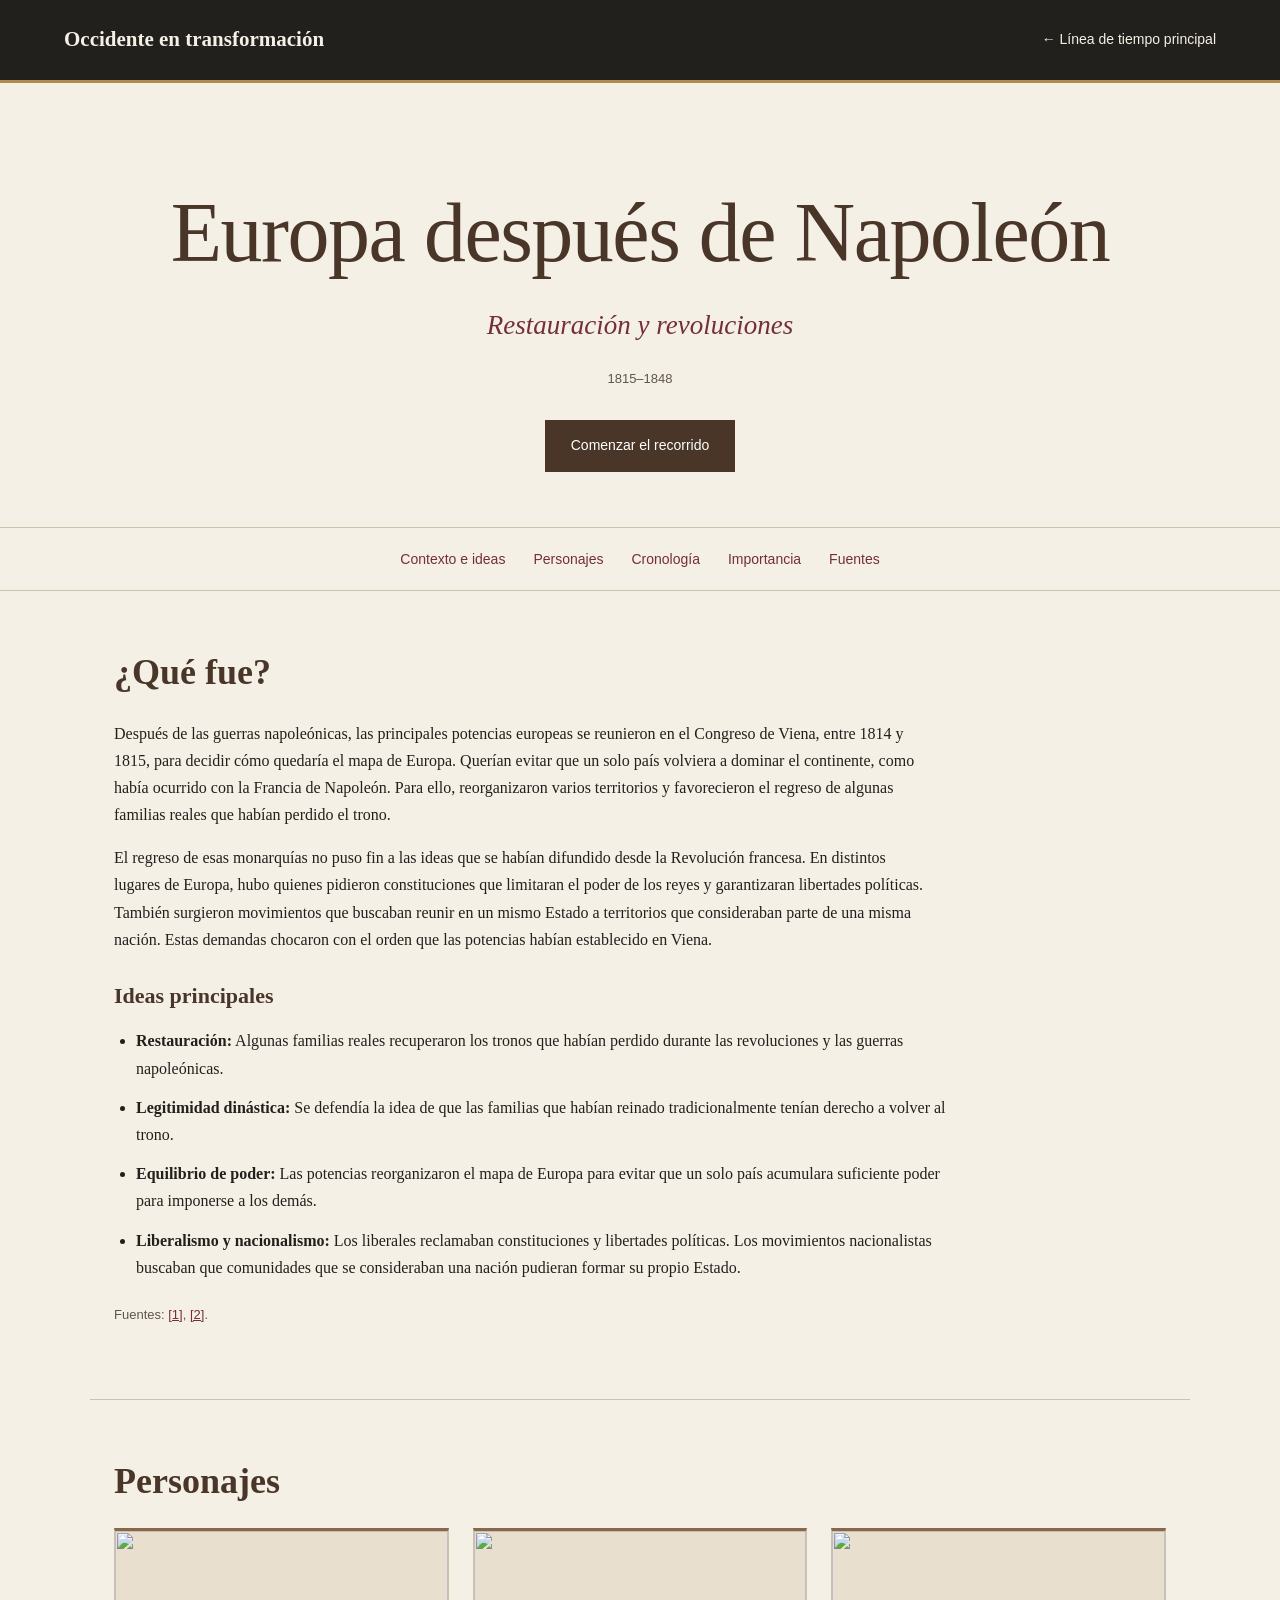
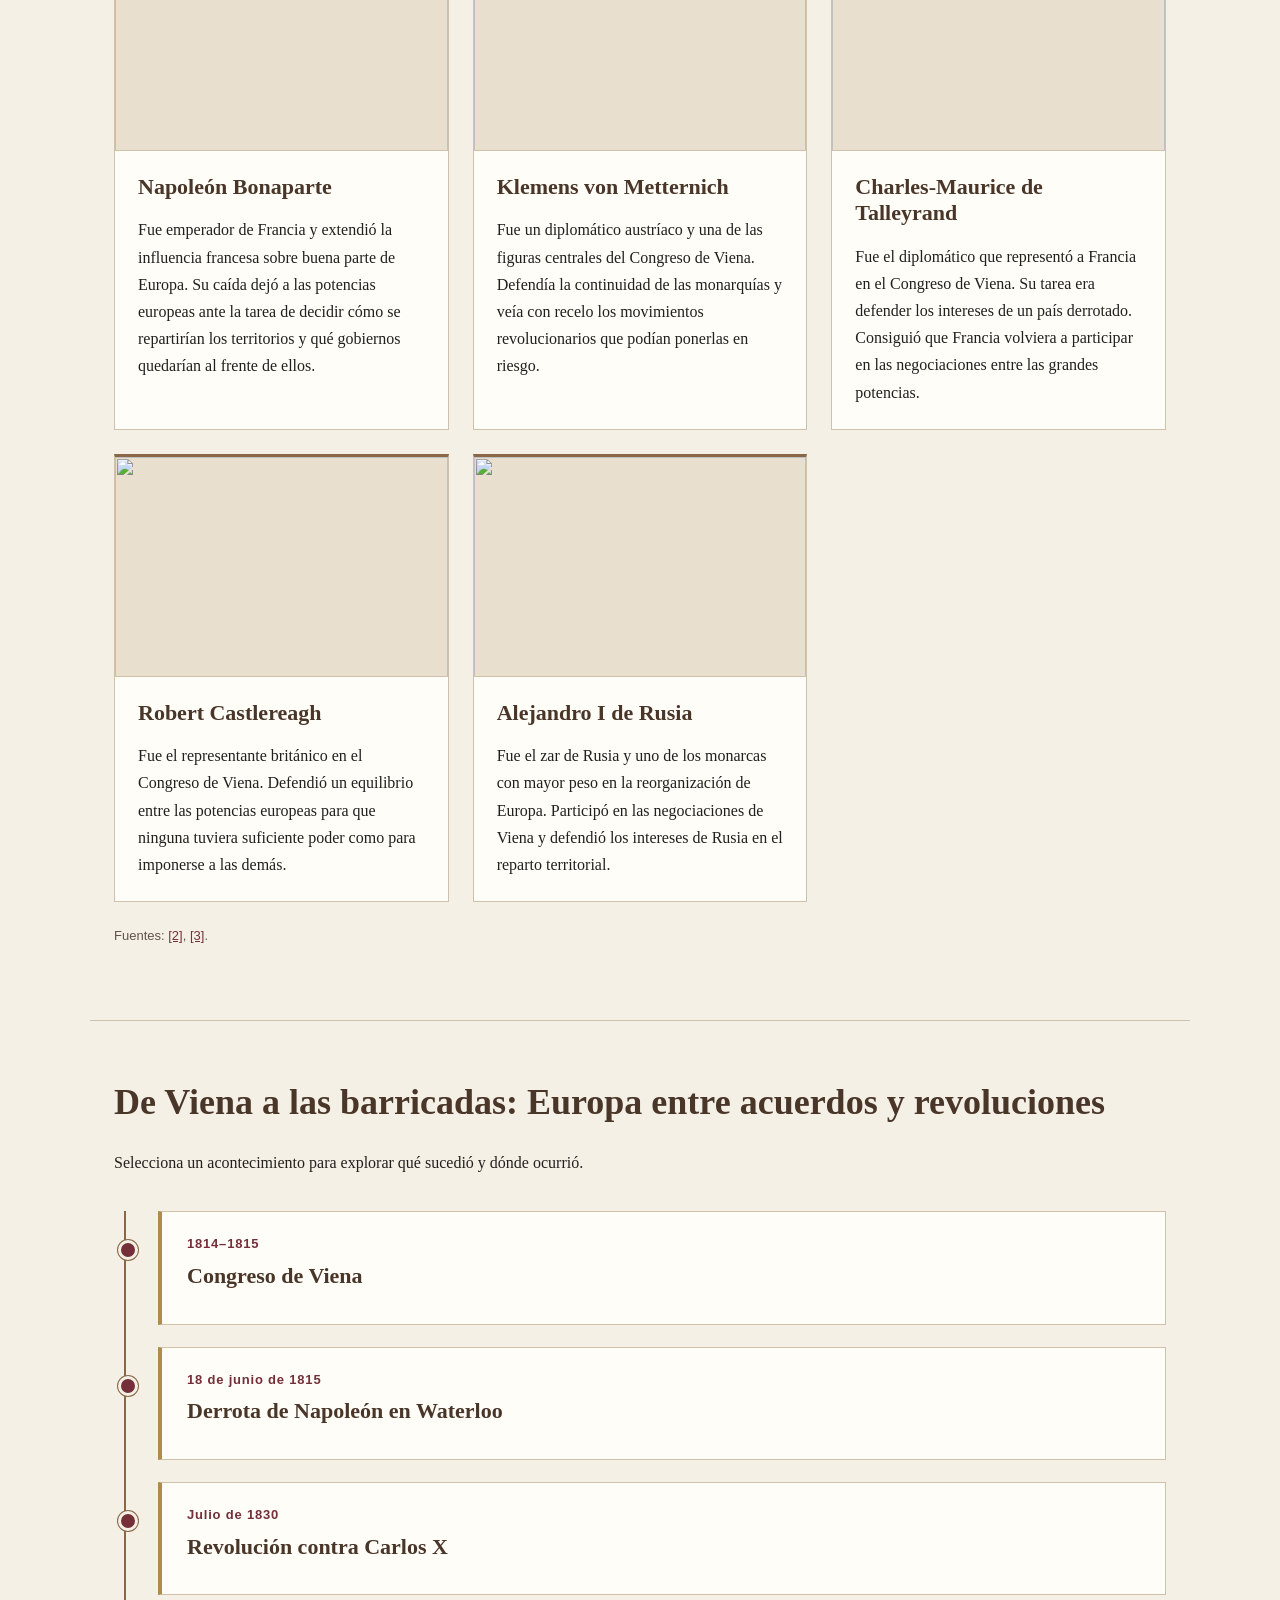
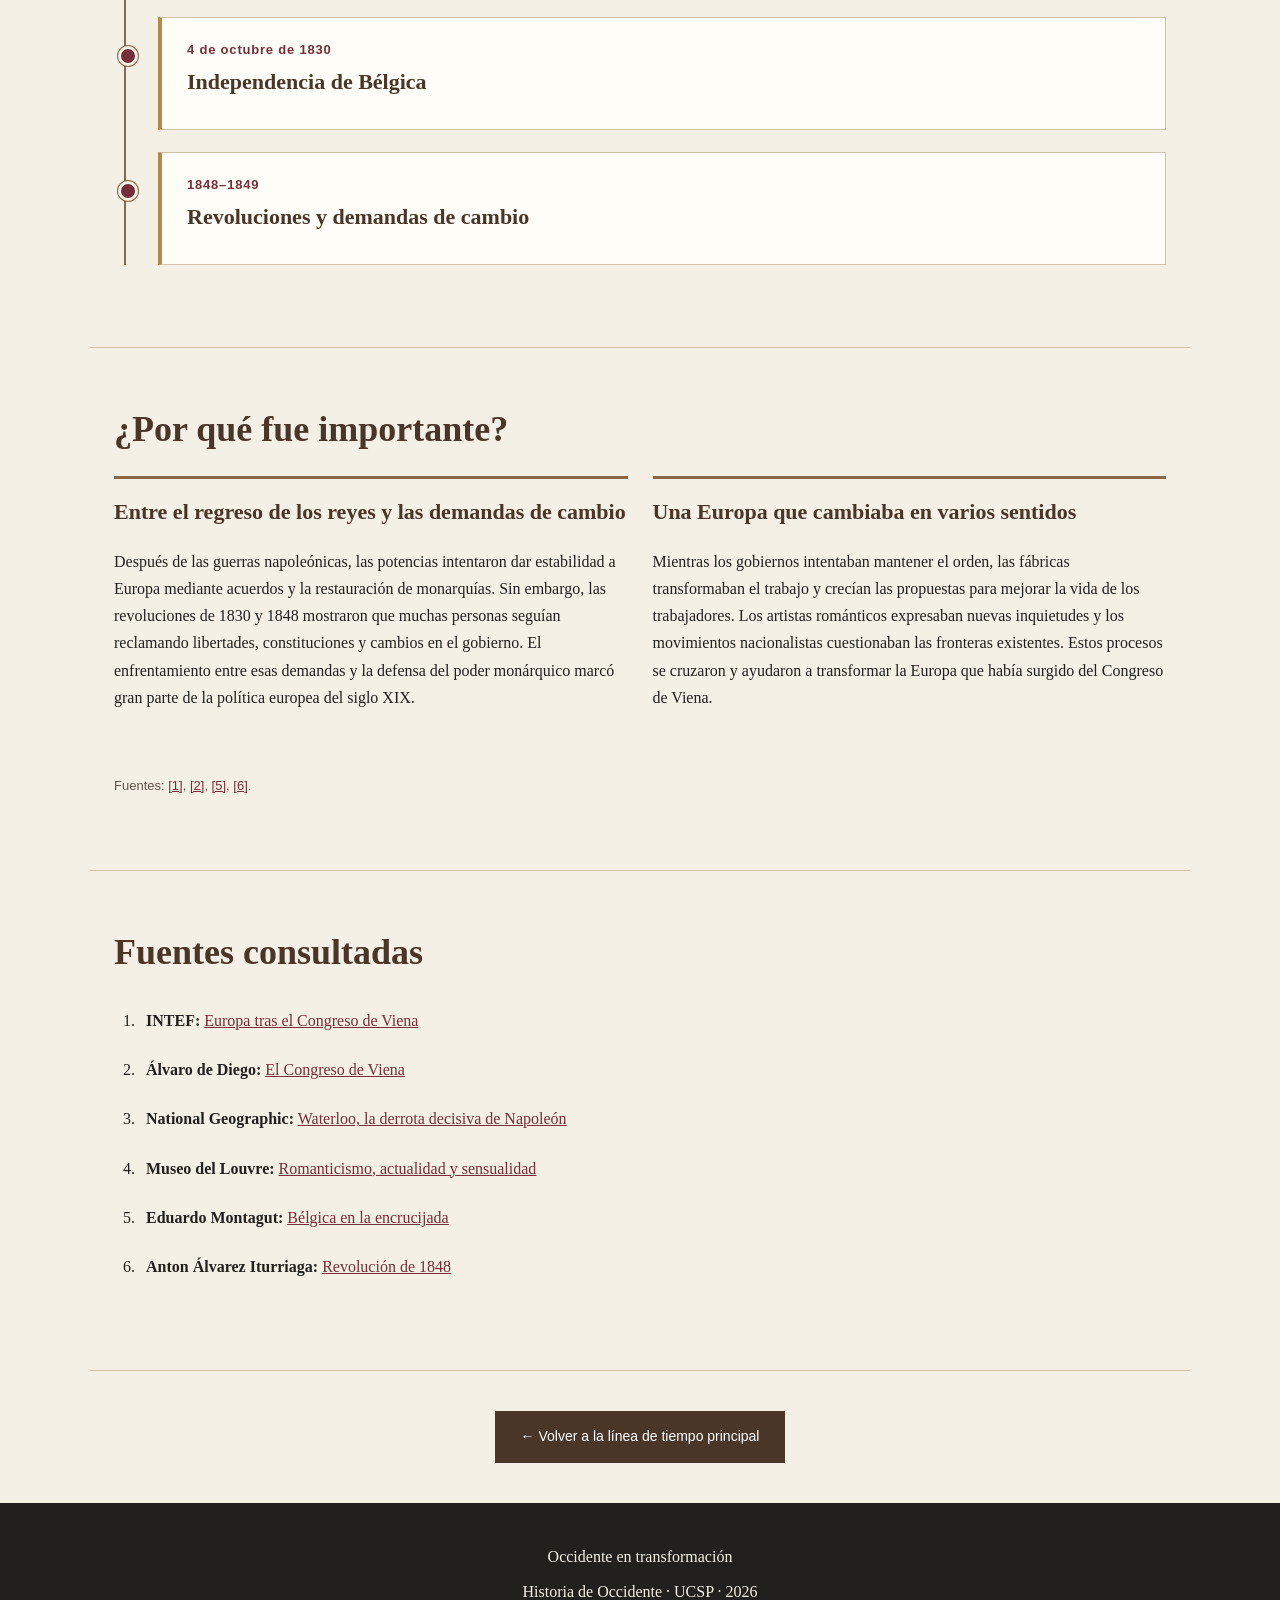
==== post-napoleonico.html @ 1c3b09ab "Add files via upload" ====
<!DOCTYPE html>
<html lang="es">
<head>
    <meta charset="UTF-8">
    <meta name="viewport" content="width=device-width, initial-scale=1.0">
    <meta name="description" content="Mundo postnapoleónico: ideas, protagonistas y acontecimientos históricos con fuentes institucionales.">
    <title>Mundo postnapoleónico | Occidente en transformación</title>
    <link rel="stylesheet" href="estilos.css">
</head>
<body class="pagina-tema">
    <header class="encabezado">
        <a class="nombre-sitio" href="index.html">Occidente en transformación</a>
        <nav><a href="index.html#linea-tiempo">← Línea de tiempo principal</a></nav>
    </header>
    <main>
        <section class="portada portada-tema">
            <h1 id="titulo-principal">Europa después de Napoleón</h1>
            <p class="subtitulo">Restauración y revoluciones</p>
            <p class="periodo-tema">1815–1848</p>
            <a class="boton" href="#contexto">Comenzar el recorrido</a>
        </section>
        <nav class="indice-tema">
            <a href="#contexto">Contexto e ideas</a>
            <a href="#personajes">Personajes</a>
            <a href="#cronologia">Cronología</a>
            <a href="#importancia">Importancia</a>
            <a href="#fuentes">Fuentes</a>
        </nav>
        <section class="seccion" id="contexto">
            <h2 id="titulo-contexto">¿Qué fue?</h2>
            <p>
                Después de las guerras napoleónicas, las principales potencias europeas se reunieron en el Congreso de Viena, 
                entre 1814 y 1815, para decidir cómo quedaría el mapa de Europa. Querían evitar que un solo país volviera a 
                dominar el continente, como había ocurrido con la Francia de Napoleón. Para ello, reorganizaron varios 
                territorios y favorecieron el regreso de algunas familias reales que habían perdido el trono.
            </p>
            <p>
                El regreso de esas monarquías no puso fin a las ideas que se habían difundido desde la Revolución francesa. En 
                distintos lugares de Europa, hubo quienes pidieron constituciones que limitaran el poder de los reyes y 
                garantizaran libertades políticas. También surgieron movimientos que buscaban reunir en un mismo Estado a 
                territorios que consideraban parte de una misma nación. Estas demandas chocaron con el orden que las potencias 
                habían establecido en Viena.
            </p>
            <h3 class="titulo-secundario">Ideas principales</h3>
            <ul class="ideas-tema">
                <li><strong>Restauración:</strong> Algunas familias reales recuperaron los tronos que habían perdido durante las revoluciones y las guerras napoleónicas.</li>
                <li><strong>Legitimidad dinástica:</strong> Se defendía la idea de que las familias que habían reinado tradicionalmente tenían derecho a volver al trono.</li>
                <li><strong>Equilibrio de poder:</strong> Las potencias reorganizaron el mapa de Europa para evitar que un solo país acumulara suficiente poder para imponerse a los demás.</li>
                <li><strong>Liberalismo y nacionalismo:</strong> Los liberales reclamaban constituciones y libertades políticas. Los movimientos nacionalistas buscaban que comunidades que se consideraban una nación pudieran formar su propio Estado.</li>
            </ul>
            <p class="referencias-breves">
                Fuentes:
                <a href="#fuente-1">[1]</a>,
                <a href="#fuente-2">[2]</a>.
            </p>
        </section>
        <section class="seccion" id="personajes">
            <h2 id="titulo-personajes">Personajes</h2>
            <div class="rejilla-personajes">
                <article class="personaje">
                    <img class="foto-personaje" src="img/bonaparte.jpg">
                    <div class="texto-personaje">
                        <h3>Napoleón Bonaparte</h3>
                        <p>
                            Fue emperador de Francia y extendió la influencia francesa sobre buena parte de Europa. 
                            Su caída dejó a las potencias europeas ante la tarea de decidir cómo se repartirían los 
                            territorios y qué gobiernos quedarían al frente de ellos.
                        </p>
                    </div>
                </article>
                <article class="personaje">
                    <img class="foto-personaje" src="img/metternich.jpg">
                    <div class="texto-personaje">
                        <h3>Klemens von Metternich</h3>
                        <p>
                            Fue un diplomático austríaco y una de las figuras centrales del Congreso de Viena. Defendía 
                            la continuidad de las monarquías y veía con recelo los movimientos revolucionarios que 
                            podían ponerlas en riesgo.
                        </p>
                    </div>
                </article>
                <article class="personaje">
                    <img class="foto-personaje" src="img/talleyrand.jpg">
                    <div class="texto-personaje">
                        <h3>Charles-Maurice de Talleyrand</h3>
                        <p>
                            Fue el diplomático que representó a Francia en el Congreso de Viena. Su tarea era defender 
                            los intereses de un país derrotado. Consiguió que Francia volviera a participar en las 
                            negociaciones entre las grandes potencias.
                        </p>
                    </div>
                </article>
                <article class="personaje">
                    <img class="foto-personaje" src="img/castlereagh.jpg">
                    <div class="texto-personaje">
                        <h3>Robert Castlereagh</h3>
                        <p>
                            Fue el representante británico en el Congreso de Viena. Defendió un equilibrio entre las 
                            potencias europeas para que ninguna tuviera suficiente poder como para imponerse a las demás.
                        </p>
                    </div>
                </article>
                <article class="personaje">
                    <img class="foto-personaje" src="img/alejandroI.jpg">
                    <div class="texto-personaje">
                        <h3>Alejandro I de Rusia</h3>
                        <p>
                            Fue el zar de Rusia y uno de los monarcas con mayor peso en la reorganización de Europa. Participó 
                            en las negociaciones de Viena y defendió los intereses de Rusia en el reparto territorial.
                        </p>
                    </div>
                </article>
            </div>
            <p class="referencias-breves">
                Fuentes:
                <a href="#fuente-2">[2]</a>,
                <a href="#fuente-3">[3]</a>.
            </p>
        </section>
        <section class="seccion" id="cronologia">
            <h2 id="titulo-cronologia">De Viena a las barricadas: Europa entre acuerdos y revoluciones</h2>
            <p>Selecciona un acontecimiento para explorar qué sucedió y dónde ocurrió.</p>
            <ol class="cronologia-eventos">
                <li class="evento">
                    <button type="button" class="boton-evento" id="evento-1" popovertarget="ventana-1" popovertargetaction="show">
                        <span class="fecha-evento">1814–1815</span>
                        <span class="titulo-evento">Congreso de Viena</span>
                    </button>
                </li>
                <li class="evento">
                    <button type="button" class="boton-evento" id="evento-2" popovertarget="ventana-2" popovertargetaction="show">
                        <span class="fecha-evento">18 de junio de 1815</span>
                        <span class="titulo-evento">Derrota de Napoleón en Waterloo</span>
                    </button>
                </li>
                <li class="evento">
                    <button type="button" class="boton-evento" id="evento-3" popovertarget="ventana-3" popovertargetaction="show">
                        <span class="fecha-evento">Julio de 1830</span>
                        <span class="titulo-evento">Revolución contra Carlos X</span>
                    </button>
                </li>
                <li class="evento">
                    <button type="button" class="boton-evento" id="evento-4" popovertarget="ventana-4" popovertargetaction="show">
                        <span class="fecha-evento">4 de octubre de 1830</span>
                        <span class="titulo-evento">Independencia de Bélgica</span>
                    </button>
                </li>
                <li class="evento">
                    <button type="button" class="boton-evento" id="evento-5" popovertarget="ventana-5" popovertargetaction="show">
                        <span class="fecha-evento">1848–1849</span>
                        <span class="titulo-evento">Revoluciones y demandas de cambio</span>
                    </button>
                </li>
            </ol>
        </section>
        <div class="ventana-evento" id="ventana-1" popover="auto">
            <div class="interior-ventana">
                <div class="fila-cerrar">
                    <button type="button" popovertarget="ventana-1" popovertargetaction="hide" autofocus class="cerrar-ventana">Cerrar ×</button>
                </div>
                <p class="etiqueta">1814–1815</p>
                <h2 id="titulo-ventana-1">Congreso de Viena</h2>
                <p class="lugar-evento"><strong>Lugar:</strong> Viena, Imperio austríaco.</p>
                <p>
                    Las potencias europeas se reunieron para decidir cómo reorganizar el continente tras la caída de 
                    Napoleón. Redibujaron fronteras, apoyaron el regreso de algunas familias reales y buscaron un 
                    equilibrio que impidiera que un solo país dominara Europa. Entre sus acuerdos estuvo la creación 
                    de la Confederación Germánica, que agrupó a varios Estados de habla alemana.
                </p>
                <p class="referencias-breves">
                    Fuentes:
                    <a href="#fuente-1">[1]</a>,
                    <a href="#fuente-2">[2]</a>.
                </p>
            </div>
        </div>
        <div class="ventana-evento" id="ventana-2" popover="auto">
            <div class="interior-ventana">
                <div class="fila-cerrar">
                    <button type="button" popovertarget="ventana-2" popovertargetaction="hide" autofocus class="cerrar-ventana">Cerrar ×</button>
                </div>
                <p class="etiqueta">18 de junio de 1815</p>
                <h2 id="titulo-ventana-2">Derrota de Napoleón en Waterloo</h2>
                <p class="lugar-evento"><strong>Lugar:</strong> Waterloo, actual Bélgica.</p>
                <p>
                    Napoleón había vuelto al poder en Francia, pero su regreso terminó cuando las fuerzas de Wellington 
                    y Blücher derrotaron a su ejército en Waterloo. Para entonces, las negociaciones del Congreso de Viena 
                    ya habían concluido. La batalla puso fin al intento de Napoleón de recuperar el poder.
                </p>
                <p class="referencias-breves">
                    Fuentes:
                    <a href="#fuente-3">[3]</a>.
                </p>
            </div>
        </div>
        <div class="ventana-evento" id="ventana-3" popover="auto">
            <div class="interior-ventana">
                <div class="fila-cerrar">
                    <button type="button" popovertarget="ventana-3" popovertargetaction="hide" autofocus class="cerrar-ventana">Cerrar ×</button>
                </div>
                <p class="etiqueta">Julio de 1830</p>
                <h2 id="titulo-ventana-3">Revolución contra Carlos X</h2>
                <p class="lugar-evento"><strong>Lugar:</strong> París, Francia.</p>
                <p>
                    Las medidas de Carlos X para restringir libertades, entre ellas la de prensa, provocaron protestas en 
                    París. Durante varios días, los rebeldes levantaron barricadas en las calles. Carlos X terminó dejando 
                    el trono y Luis Felipe ocupó su lugar. Estas jornadas son las que Delacroix representó en <i>La libertad 
                    guiando al pueblo.</i>
                </p>
                <p class="referencias-breves">
                    Fuentes:
                    <a href="#fuente-4">[4]</a>.
                </p>
            </div>
        </div>
        <div class="ventana-evento" id="ventana-4" popover="auto">
            <div class="interior-ventana">
                <div class="fila-cerrar">
                    <button type="button" popovertarget="ventana-4" popovertargetaction="hide" autofocus class="cerrar-ventana">Cerrar ×</button>
                </div>
                <p class="etiqueta">4 de octubre de 1830</p>
                <h2 id="titulo-ventana-4">Independencia de Bélgica</h2>
                <p class="lugar-evento"><strong>Lugar:</strong> Bruselas, actual Bélgica.</p>
                <p>
                    El Gobierno provisional belga declaró la independencia del Reino Unido de los Países Bajos. Así se rompió 
                    una de las uniones territoriales establecidas después de las guerras napoleónicas. La declaración fue un 
                    paso decisivo, aunque las disputas internacionales tardaron más en resolverse.
                </p>
                <p class="referencias-breves">
                    Fuentes:
                    <a href="#fuente-5">[5]</a>.
                </p>
            </div>
        </div>
        <div class="ventana-evento" id="ventana-5" popover="auto">
            <div class="interior-ventana">
                <div class="fila-cerrar">
                    <button type="button" popovertarget="ventana-5" popovertargetaction="hide" autofocus class="cerrar-ventana">Cerrar ×</button>
                </div>
                <p class="etiqueta">1848–1849</p>
                <h2 id="titulo-ventana-5">Revoluciones y demandas de cambio</h2>
                <p class="lugar-evento"><strong>Lugar:</strong> Varias ciudades europeas, entre ellas Berlín y Frankfurt.</p>
                <p>
                    En distintas partes de Europa hubo levantamientos que reclamaban libertades políticas, mejoras sociales o 
                    cambios en la forma de gobernar. En los territorios alemanes, algunos movimientos también pedían la unidad 
                    nacional. La Asamblea de Frankfurt intentó darle forma a ese proyecto mediante una constitución, pero perdió 
                    fuerza cuando las monarquías recuperaron el control.
                </p>
                <p class="referencias-breves">
                    Fuentes:
                    <a href="#fuente-6">[6]</a>.
                </p>
            </div>
        </div>
        <section class="seccion" id="importancia">
            <h2 id="titulo-importancia">¿Por qué fue importante?</h2>
            <div class="importancia-tema">
                <article class="bloque-importancia">
                    <h3>Entre el regreso de los reyes y las demandas de cambio</h3>
                    <p>
                        Después de las guerras napoleónicas, las potencias intentaron dar estabilidad a Europa mediante acuerdos 
                        y la restauración de monarquías. Sin embargo, las revoluciones de 1830 y 1848 mostraron que muchas personas 
                        seguían reclamando libertades, constituciones y cambios en el gobierno. El enfrentamiento entre esas demandas 
                        y la defensa del poder monárquico marcó gran parte de la política europea del siglo XIX.
                    </p>
                </article>
                <article class="bloque-importancia">
                    <h3>Una Europa que cambiaba en varios sentidos</h3>
                    <p>
                        Mientras los gobiernos intentaban mantener el orden, las fábricas transformaban el trabajo y crecían las 
                        propuestas para mejorar la vida de los trabajadores. Los artistas románticos expresaban nuevas inquietudes 
                        y los movimientos nacionalistas cuestionaban las fronteras existentes. Estos procesos se cruzaron y ayudaron 
                        a transformar la Europa que había surgido del Congreso de Viena.
                    </p>
                </article>
                <p class="referencias-breves">
                Fuentes:
                <a href="#fuente-1">[1]</a>,
                <a href="#fuente-2">[2]</a>,
                <a href="#fuente-5">[5]</a>,
                <a href="#fuente-6">[6]</a>.
            </p>
            </div>
        </section>
        <section class="seccion" id="fuentes">
            <h2 id="titulo-fuentes">Fuentes consultadas</h2>
            <ol class="lista-fuentes">
                <li id="fuente-1">
                    <strong>INTEF:</strong>
                    <a href="https://www.cepc.gob.es/sites/default/files/2021-12/7214rep029-030112.pdf" target="_blank">
                        Europa tras el Congreso de Viena
                    </a>
                </li>
                <li id="fuente-2">
                    <strong>Álvaro de Diego:</strong>
                    <a href="https://blogs.udima.es/historia/el-marques-de-labrador-y-el-bicentenario-de-viena/" target="_blank">
                        El Congreso de Viena
                    </a>
                </li>
                <li id="fuente-3">
                    <strong>National Geographic:</strong>
                    <a href="https://historia.nationalgeographic.com.es/a/waterloo-derrota-decisiva-napoleon_16875" target="_blank">
                        Waterloo, la derrota decisiva de Napoleón
                    </a>
                </li>
                <li id="fuente-4">
                    <strong>Museo del Louvre:</strong>
                    <a href="https://www.louvre.fr/es/explora/recorridos/obras-maestras/romanticismo-actualidad-y-sensualidad" target="_blank">
                        Romanticismo, actualidad y sensualidad
                    </a>
                </li>
                <li id="fuente-5">
                    <strong>Eduardo Montagut:</strong>
                    <a href="https://www.eduardomontagut.es/mis-articulos/historia/item/2018-belgica-en-la-encrucijada-1830-1831.html" target="_blank">
                        Bélgica en la encrucijada
                    </a>
                </li>
                <li id="fuente-6">
                    <strong>Anton Álvarez Iturriaga:</strong>
                    <a href="https://dialnet.unirioja.es/servlet/articulo?codigo=9232759" target="_blank">
                        Revolución de 1848
                    </a>
                </li>
            </ol>
        </section>
        <div class="regreso-final"><a class="boton" href="index.html#linea-tiempo">← Volver a la línea de tiempo principal</a></div>
    </main>
    <footer class="pie"><p>Occidente en transformación</p><p>Historia de Occidente · UCSP · 2026</p></footer>
</body>
</html>
---- estilos.css ----
* {
    box-sizing: border-box;
}

html {
    scroll-behavior: smooth;
}

body {
    margin: 0;
    background: #f5f0e6;
    color: #22201d;
    font-family: Georgia, "Times New Roman", serif;
    line-height: 1.7;
}

a {
    color: #742f38;
}

a:focus-visible,
button:focus-visible {
    outline: 3px solid #742f38;
    outline-offset: 5px;
}

h1,
h2,
h3,
p {
    margin-top: 0;
}

h1,
h2,
h3 {
    line-height: 1.2;
}

h2 {
    margin-bottom: 24px;
    color: #493629;
    font-size: 36px;
}

h3 {
    font-size: 23px;
}

.encabezado {
    display: flex;
    justify-content: space-between;
    align-items: center;
    flex-wrap: wrap;
    gap: 20px;
    padding: 22px 5%;
    background: #22201d;
    border-bottom: 3px solid #af8b4c;
}

.nombre-sitio {
    color: #f5f0e6;
    font-size: 21px;
    font-weight: bold;
    text-decoration: none;
}

.encabezado nav {
    display: flex;
    flex-wrap: wrap;
    gap: 22px;
}

.encabezado nav a {
    color: #f5f0e6;
    font-family: Arial, sans-serif;
    font-size: 14px;
    text-decoration: none;
}

.encabezado nav a:hover {
    text-decoration: underline;
    text-underline-offset: 5px;
}

.portada {
    padding: 90px 24px 45px;
    text-align: center;
    border-bottom: 1px solid #cfc1ab;
}

.etiqueta {
    margin-bottom: 18px;
    color: #745238;
    font-family: Arial, sans-serif;
    font-size: 12px;
    font-weight: bold;
    letter-spacing: 2px;
    text-transform: uppercase;
}

.portada h1 {
    margin-bottom: 25px;
    color: #493629;
    font-size: clamp(44px, 7vw, 86px);
    font-weight: normal;
    letter-spacing: -2px;
}

.subtitulo {
    margin-bottom: 20px;
    color: #742f38;
    font-size: 23px;
    font-style: italic;
}

.descripcion-portada {
    max-width: 590px;
    margin: 0 auto 32px;
    font-size: 18px;
}

.boton {
    display: inline-block;
    padding: 13px 25px;
    background: #493629;
    color: #fff;
    border: 1px solid #493629;
    font-family: Arial, sans-serif;
    font-size: 14px;
    text-decoration: none;
    transition: background-color 0.2s;
}

.boton:hover {
    background: #742f38;
}

.seccion {
    max-width: 1100px;
    margin: 0 auto;
    padding: 65px 24px;
    border-bottom: 1px solid #cfc1ab;
    scroll-margin-top: 24px;
}

.seccion > p {
    max-width: 800px;
}

.contenedor-tiempo {
    margin: 30px 0 20px;
    overflow-x: auto;
    padding: 10px 8px 20px;
}

.linea-tiempo {
    min-width: 1000px;
}

.fechas {
    display: flex;
    justify-content: space-between;
    padding-bottom: 12px;
    border-bottom: 2px solid #896747;
    color: #493629;
    font-family: Arial, sans-serif;
    font-size: 14px;
    font-weight: bold;
}

.fila-tiempo {
    display: grid;
    grid-template-columns: repeat(30, 1fr);
    padding-top: 20px;
}

.franja {
    display: block;
    padding: 17px 19px;
    color: #fff;
    border-left: 4px solid #af8b4c;
    text-decoration: none;
    transition: transform 0.2s, box-shadow 0.2s;
}

.franja:hover {
    transform: translateY(-3px);
    box-shadow: 0 6px 12px rgba(34, 32, 29, 0.18);
}

.franja h3 {
    margin: 5px 0 8px;
    font-size: 21px;
}

.franja p {
    margin: 0;
    font-size: 14px;
    line-height: 1.5;
}

.fecha-tema {
    font-family: Arial, sans-serif;
    font-size: 12px;
    letter-spacing: 1px;
}

.industrial {
    grid-column: 3 / 19;
    background: #493629;
}

.romanticismo {
    grid-column: 7 / 21;
    background: #742f38;
}

.postnapoleonico {
    grid-column: 14 / 21;
    background: #34302c;
}

.utopias {
    grid-column: 11 / 21;
    background: #4c5943;
}

.nacionalismo {
    grid-column: 11 / 25;
    background: #68503c;
}

.conexiones {
    display: grid;
    grid-template-columns: repeat(3, 1fr);
    gap: 22px;
    margin-top: 30px;
}

.tarjeta {
    padding: 26px;
    background: #fffdf8;
    border: 1px solid #cfc1ab;
    border-top: 3px solid #896747;
}

.tarjeta h3 {
    color: #493629;
}

.tarjeta p {
    margin-bottom: 0;
}

.integrantes {
    padding-left: 22px;
}

.integrantes li {
    margin-bottom: 8px;
}

.pie {
    padding: 40px 24px;
    background: #22201d;
    color: #f5f0e6;
    text-align: center;
}

.pie p {
    margin-bottom: 8px;
}

.pie a {
    display: inline-block;
    margin-top: 15px;
    color: #f5f0e6;
    text-underline-offset: 5px;
}

.pagina-tema .portada-tema {
    padding: 80px 24px 55px;
}

.pagina-tema .portada-tema h1 {
    max-width: 1100px;
    margin: 20px auto;
    font-size: clamp(42px, 6.8vw, 84px);
    letter-spacing: -1.5px;
    overflow-wrap: anywhere;
}

.pagina-tema .subtitulo {
    margin: 0 0 20px;
    font-size: clamp(20px, 3vw, 27px);
}

.periodo-tema {
    margin-bottom: 30px;
    color: #5f554b;
    font: 13px/1.6 Arial, sans-serif;
}

.indice-tema {
    display: flex;
    justify-content: center;
    flex-wrap: wrap;
    gap: 12px 28px;
    padding: 20px;
    border-bottom: 1px solid #cfc1ab;
    font: 14px/1.6 Arial, sans-serif;
}

.indice-tema a {
    text-decoration: none;
}

.indice-tema a:hover {
    text-decoration: underline;
    text-underline-offset: 5px;
}

.pagina-tema .seccion {
    padding: 60px 24px;
}

.pagina-tema .seccion > p {
    max-width: 820px;
}

.pagina-tema h2 {
    margin: 0 0 25px;
    color: #493629;
    font-size: clamp(28px, 4vw, 36px);
}

.pagina-tema h3 {
    color: #493629;
    font-size: 22px;
}

.titulo-secundario {
    margin: 30px 0 18px;
}

.ideas-tema {
    max-width: 850px;
    padding-left: 22px;
}

.ideas-tema li {
    margin-bottom: 12px;
}

.referencias-breves {
    margin-top: 24px;
    color: #5f554b;
    font: 13px/1.6 Arial, sans-serif;
}

.rejilla-personajes {
    display: grid;
    grid-template-columns: repeat(3, minmax(0, 1fr));
    gap: 24px;
}

.personaje {
    background: #fffdf8;
    border: 1px solid #cfc1ab;
    border-top: 3px solid #896747;
    overflow: hidden;
}

.foto-personaje {
    display: block;
    width: 100%;
    height: 220px;
    object-fit: cover;
    object-position: center 25%;
    background: #e9dfcf;
    border-bottom: 1px solid #cfc1ab;
}

.texto-personaje {
    padding: 23px;
}

.texto-personaje h3 {
    margin: 0 0 16px;
}

.texto-personaje p {
    margin: 0;
    font-size: 16px;
}

.cronologia-eventos {
    list-style: none;
    margin: 35px 0 0 10px;
    padding: 0 0 0 32px;
    border-left: 2px solid #896747;
}

.evento {
    position: relative;
    margin-bottom: 22px;
}

.evento::before {
    content: "";
    position: absolute;
    left: -40px;
    top: 29px;
    width: 14px;
    height: 14px;
    border-radius: 50%;
    background: #742f38;
    border: 3px solid #f5f0e6;
    box-shadow: 0 0 0 1px #896747;
}

.boton-evento {
    display: block;
    width: 100%;
    padding: 22px 25px;
    text-align: left;
    background: #fffdf8;
    color: #22201d;
    font: inherit;
    border: 1px solid #cfc1ab;
    border-left: 4px solid #af8b4c;
    border-radius: 0;
    cursor: pointer;
}

.boton-evento:hover {
    background: #eee5d8;
}

.fecha-evento {
    display: block;
    color: #742f38;
    font: bold 13px/1.6 Arial, sans-serif;
    letter-spacing: 0.8px;
}

.boton-evento .titulo-evento {
    display: block;
    margin: 8px 0 12px;
    color: #493629;
    font-size: 22px;
    font-weight: bold;
    line-height: 1.2;
}

.importancia-tema {
    display: grid;
    grid-template-columns: repeat(2, minmax(0, 1fr));
    gap: 25px;
}

.bloque-importancia {
    border-top: 3px solid #896747;
    padding-top: 20px;
}

.bloque-importancia h3 {
    margin-top: 0;
}

.lista-fuentes {
    padding-left: 25px;
}

.lista-fuentes li {
    padding: 8px 0 14px 7px;
    overflow-wrap: anywhere;
    scroll-margin-top: 30px;
}

.regreso-final {
    padding: 40px 20px;
    text-align: center;
}

.ventana-evento {
    position: fixed;
    inset: 0;
    margin: auto;
    overflow-y: auto;
    width: min(640px, calc(100% - 32px));
    max-height: 85vh;
    padding: 0;
    border: 1px solid #896747;
    background: #fffdf8;
    color: #22201d;
    box-shadow: 0 20px 80px #0005;
}

.ventana-evento::backdrop {
    background: #17120ed0;
}

.interior-ventana {
    padding: 25px 32px 32px;
}

.fila-cerrar {
    display: flex;
    justify-content: flex-end;
    margin-bottom: 20px;
}

.cerrar-ventana {
    padding: 9px 14px;
    background: #493629;
    color: #fff;
    border: 0;
    cursor: pointer;
    font: 14px Arial, sans-serif;
}

.cerrar-ventana:hover {
    background: #742f38;
}

.lugar-evento {
    padding-bottom: 18px;
    border-bottom: 1px solid #cfc1ab;
}

.pagina-tema :focus-visible {
    outline: 3px solid #742f38;
    outline-offset: 4px;
}

@media (max-width: 850px) {
    .rejilla-personajes {
        grid-template-columns: repeat(2, minmax(0, 1fr));
    }
}

@media (max-width: 700px) {
    .encabezado {
        flex-direction: column;
        align-items: flex-start;
    }

    .encabezado nav {
        gap: 14px;
    }

    .portada {
        padding-top: 65px;
    }

    .portada h1 {
        letter-spacing: -1px;
    }

    .subtitulo {
        font-size: 20px;
    }

    .seccion {
        padding: 45px 20px;
    }

    h2 {
        font-size: 29px;
    }

    .conexiones {
        grid-template-columns: 1fr;
    }
}

@media (max-width: 560px) {
    .pagina-tema .portada-tema {
        padding: 55px 20px 40px;
    }

    .pagina-tema .seccion {
        padding: 40px 20px;
    }

    .rejilla-personajes,
    .importancia-tema {
        grid-template-columns: 1fr;
    }

    .foto-personaje {
        height: 250px;
    }

    .cronologia-eventos {
        padding-left: 24px;
    }

    .evento::before {
        left: -32px;
    }

    .boton-evento {
        padding: 18px;
    }

    .interior-ventana {
        padding: 20px;
    }
}

@media (prefers-reduced-motion: reduce) {
    html {
        scroll-behavior: auto;
    }

    .franja,
    .boton {
        transition: none;
    }

    .franja:hover {
        transform: none;
    }
}

@supports not selector(:popover-open) {
    .ventana-evento {
        position: static;
        margin: 30px auto;
        max-height: none;
        box-shadow: none;
    }

    .cerrar-ventana {
        display: none;
    }
}
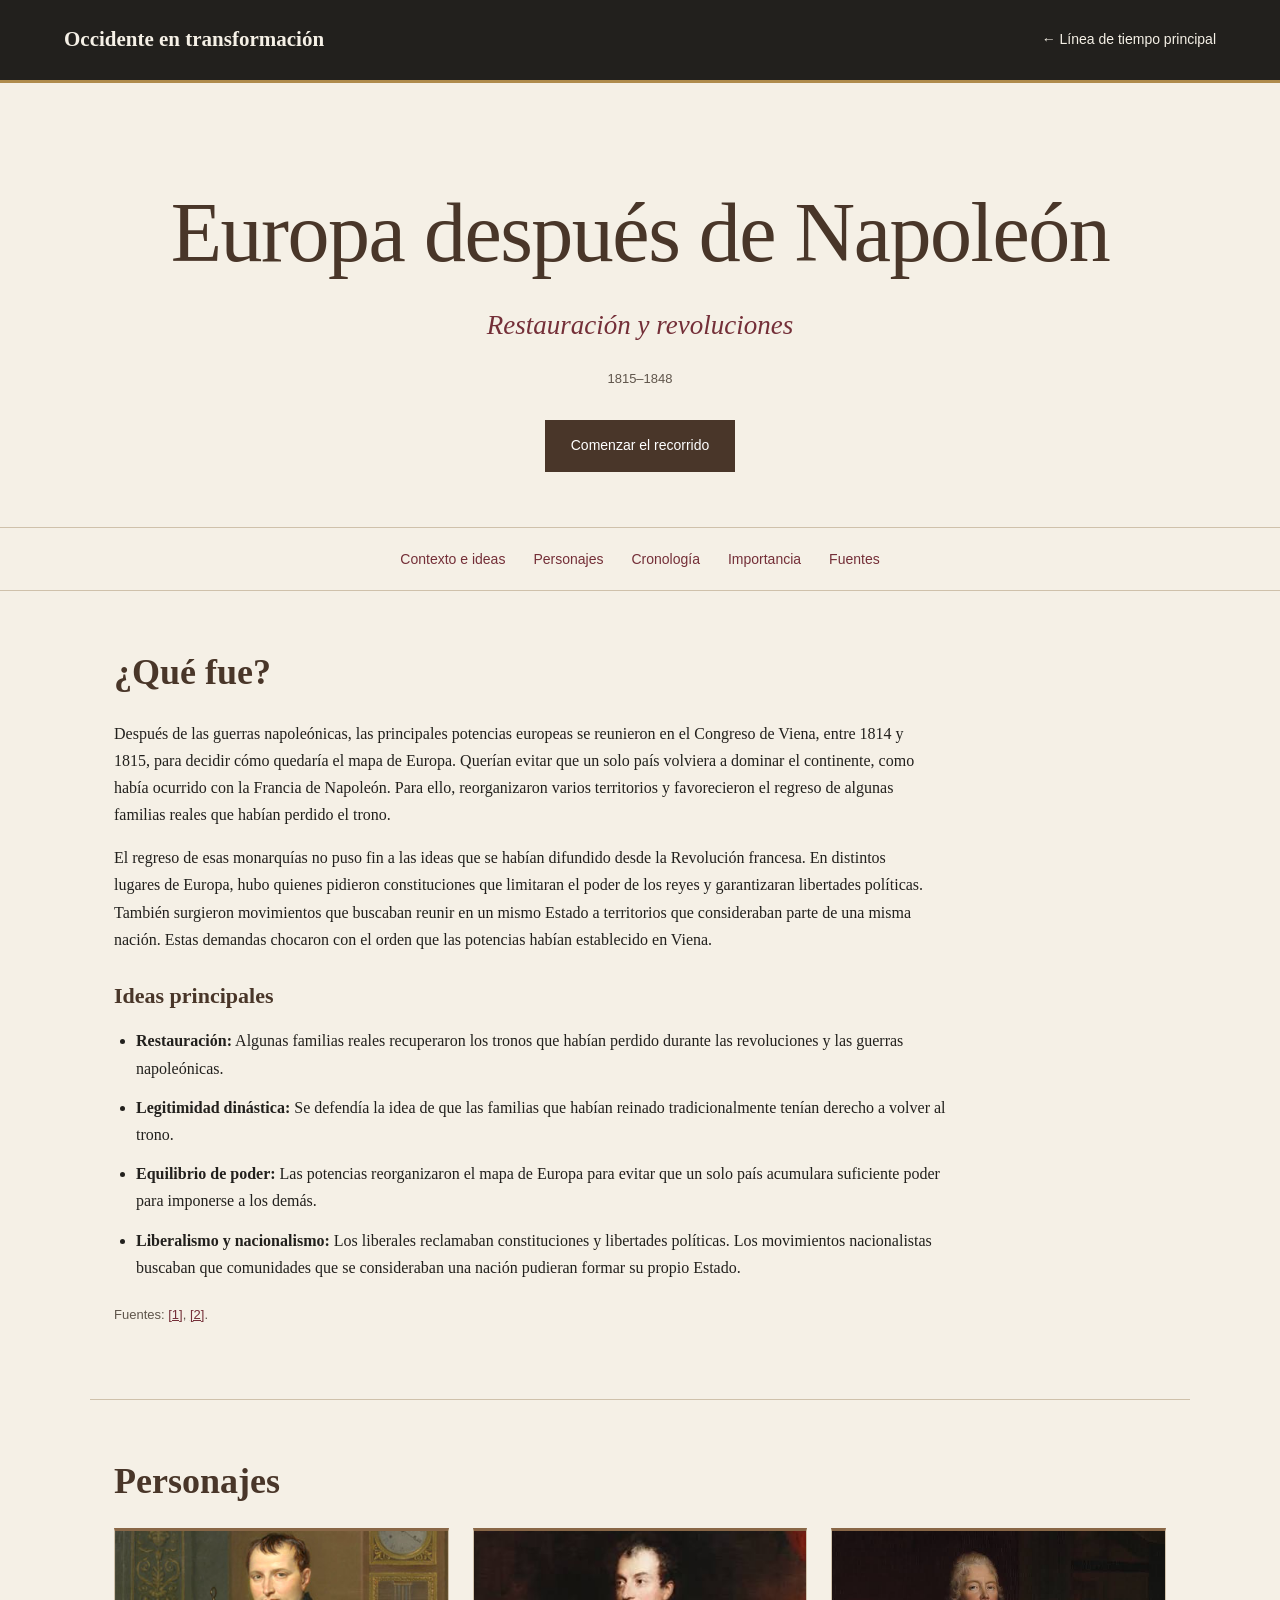
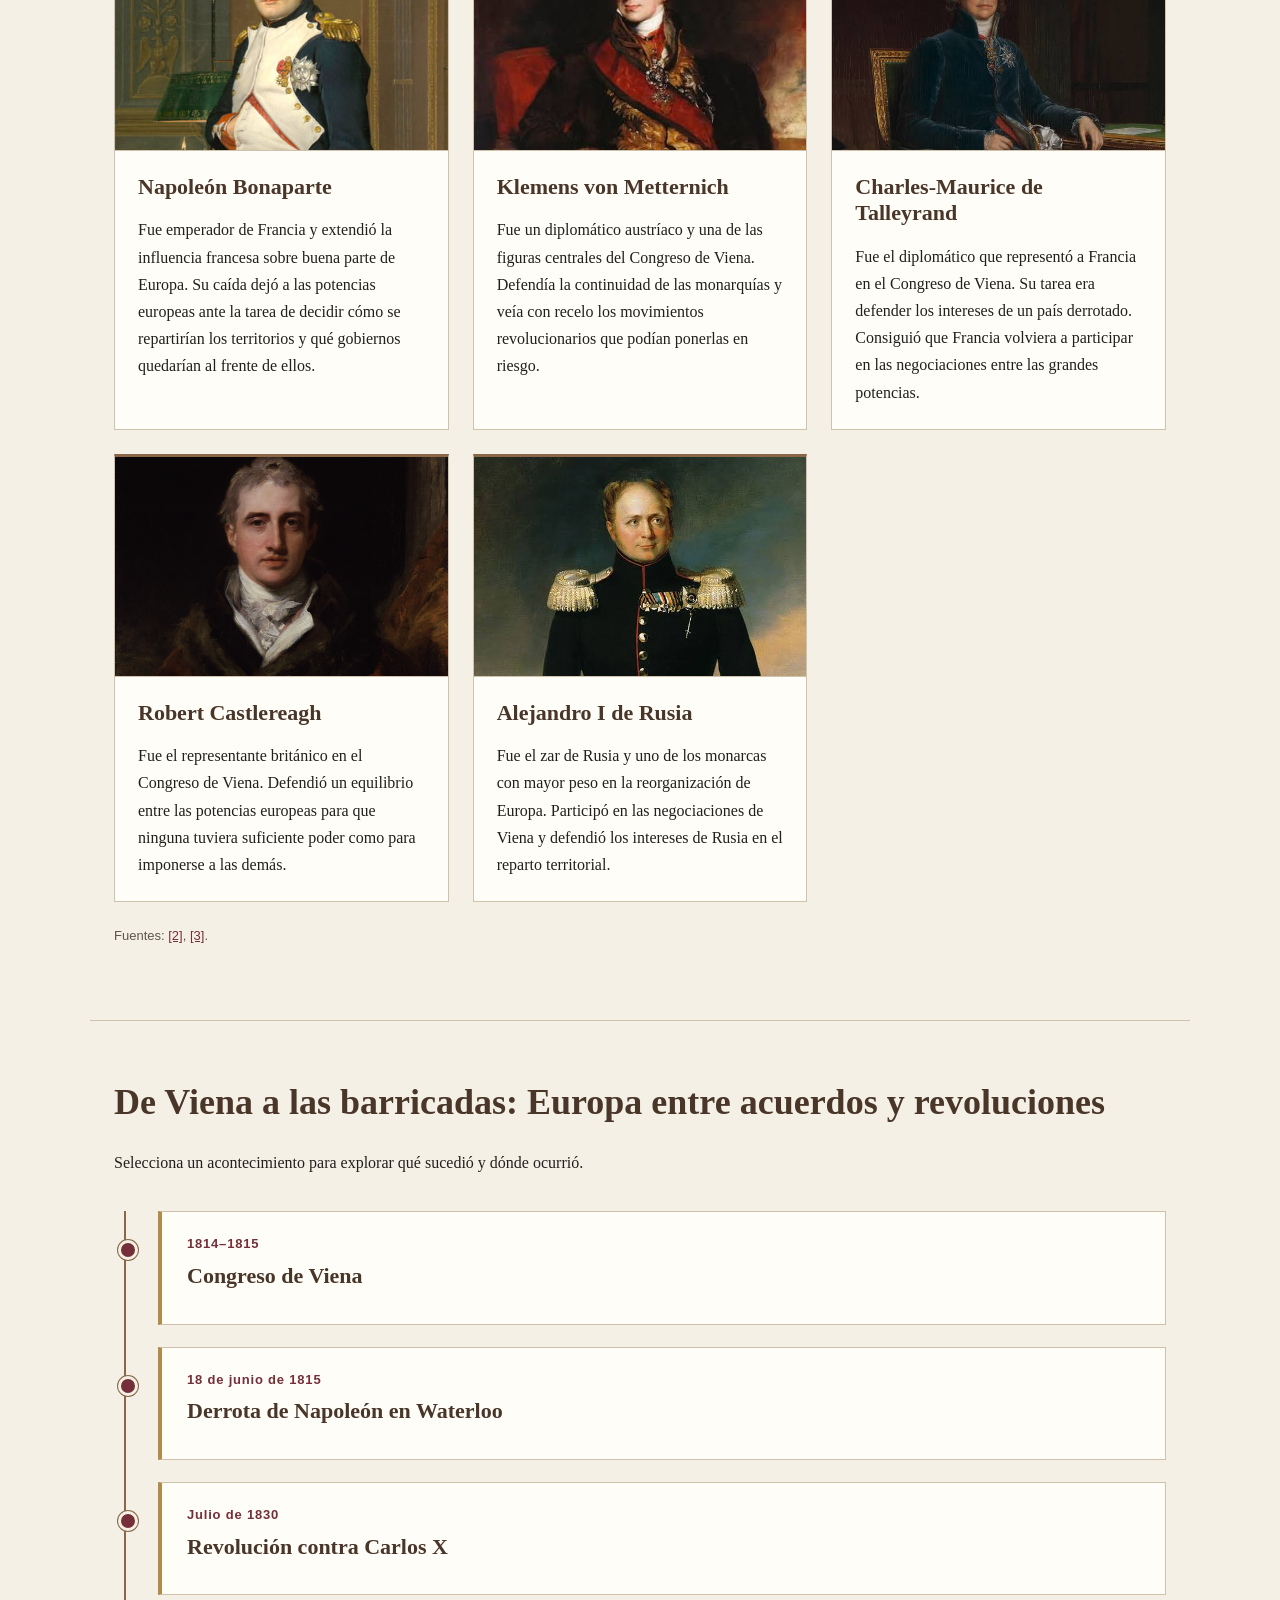
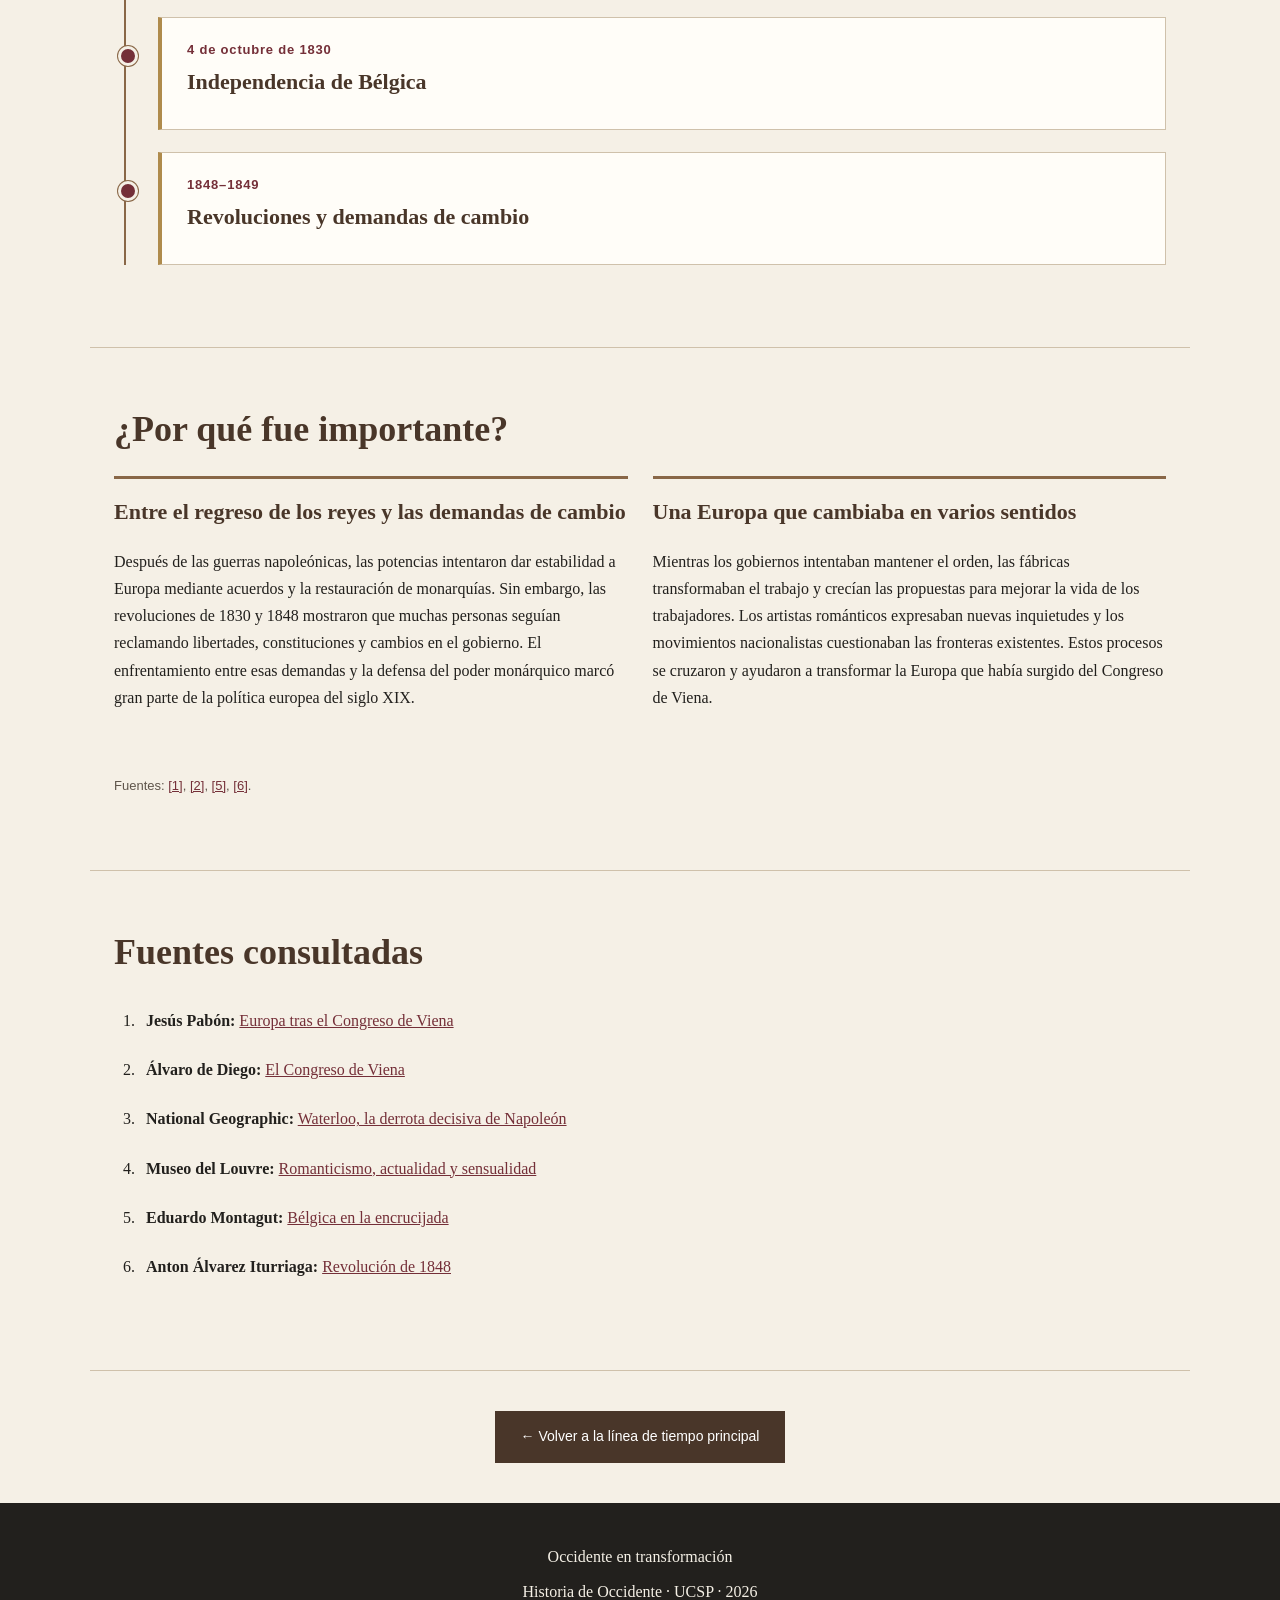
==== commit 03fedfdb: "Update post-napoleonico.html" ====
--- a/post-napoleonico.html
+++ b/post-napoleonico.html
@@ -286,7 +286,7 @@
             <h2 id="titulo-fuentes">Fuentes consultadas</h2>
             <ol class="lista-fuentes">
                 <li id="fuente-1">
-                    <strong>INTEF:</strong>
+                    <strong>Jesús Pabón:</strong>
                     <a href="https://www.cepc.gob.es/sites/default/files/2021-12/7214rep029-030112.pdf" target="_blank">
                         Europa tras el Congreso de Viena
                     </a>
@@ -327,4 +327,4 @@
     </main>
     <footer class="pie"><p>Occidente en transformación</p><p>Historia de Occidente · UCSP · 2026</p></footer>
 </body>
-</html>+</html>
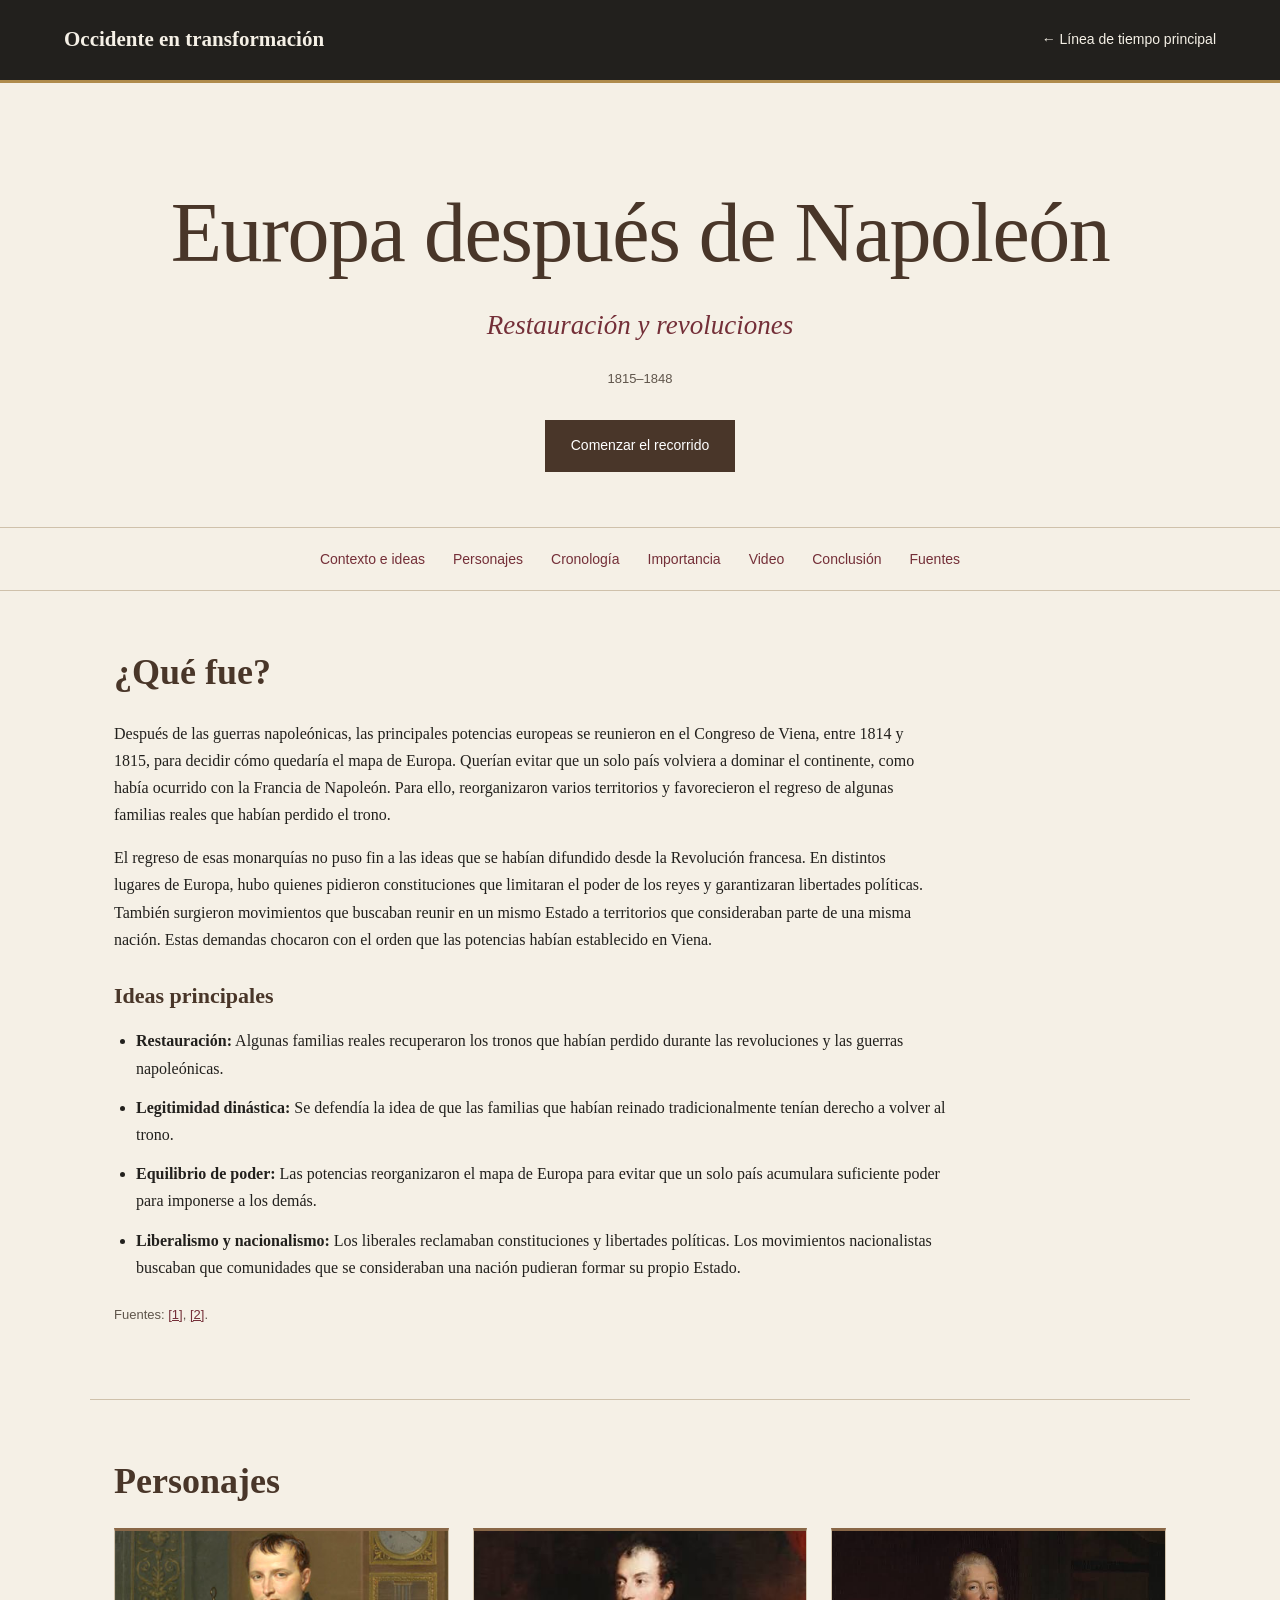
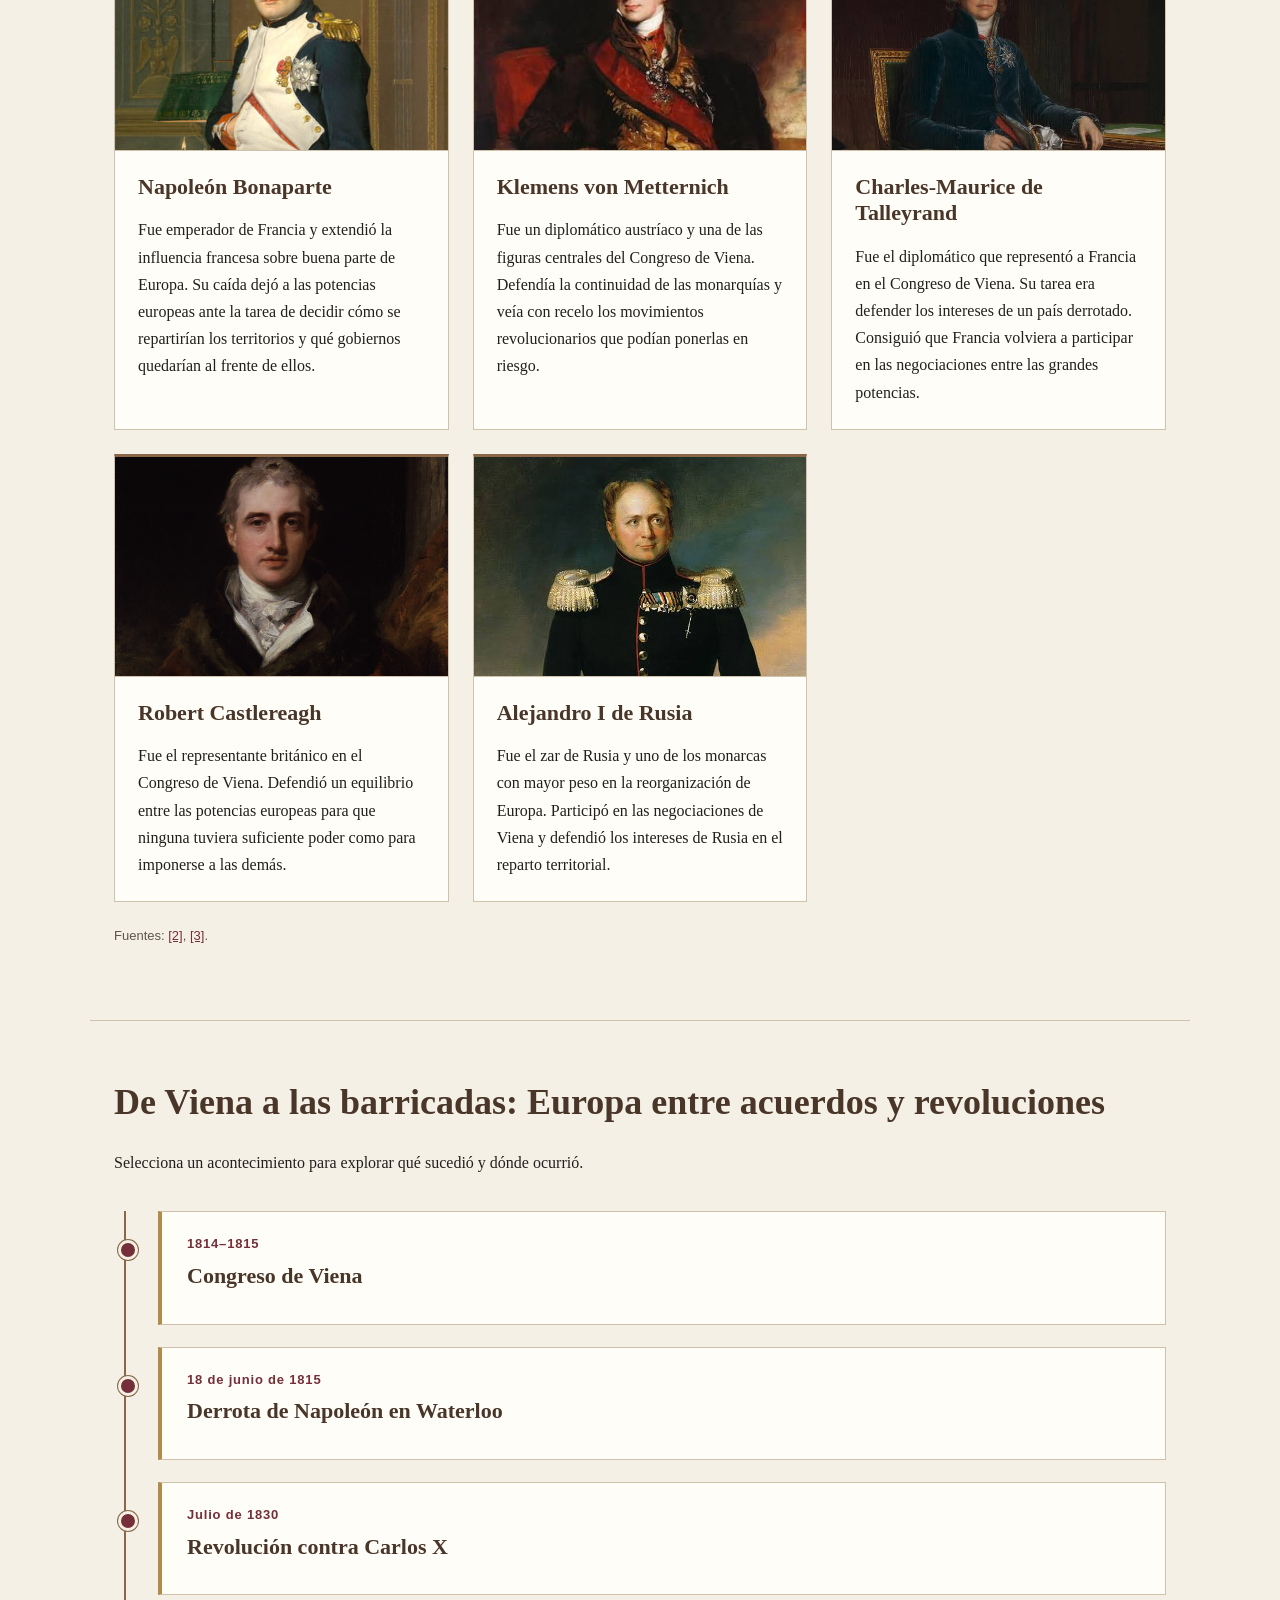
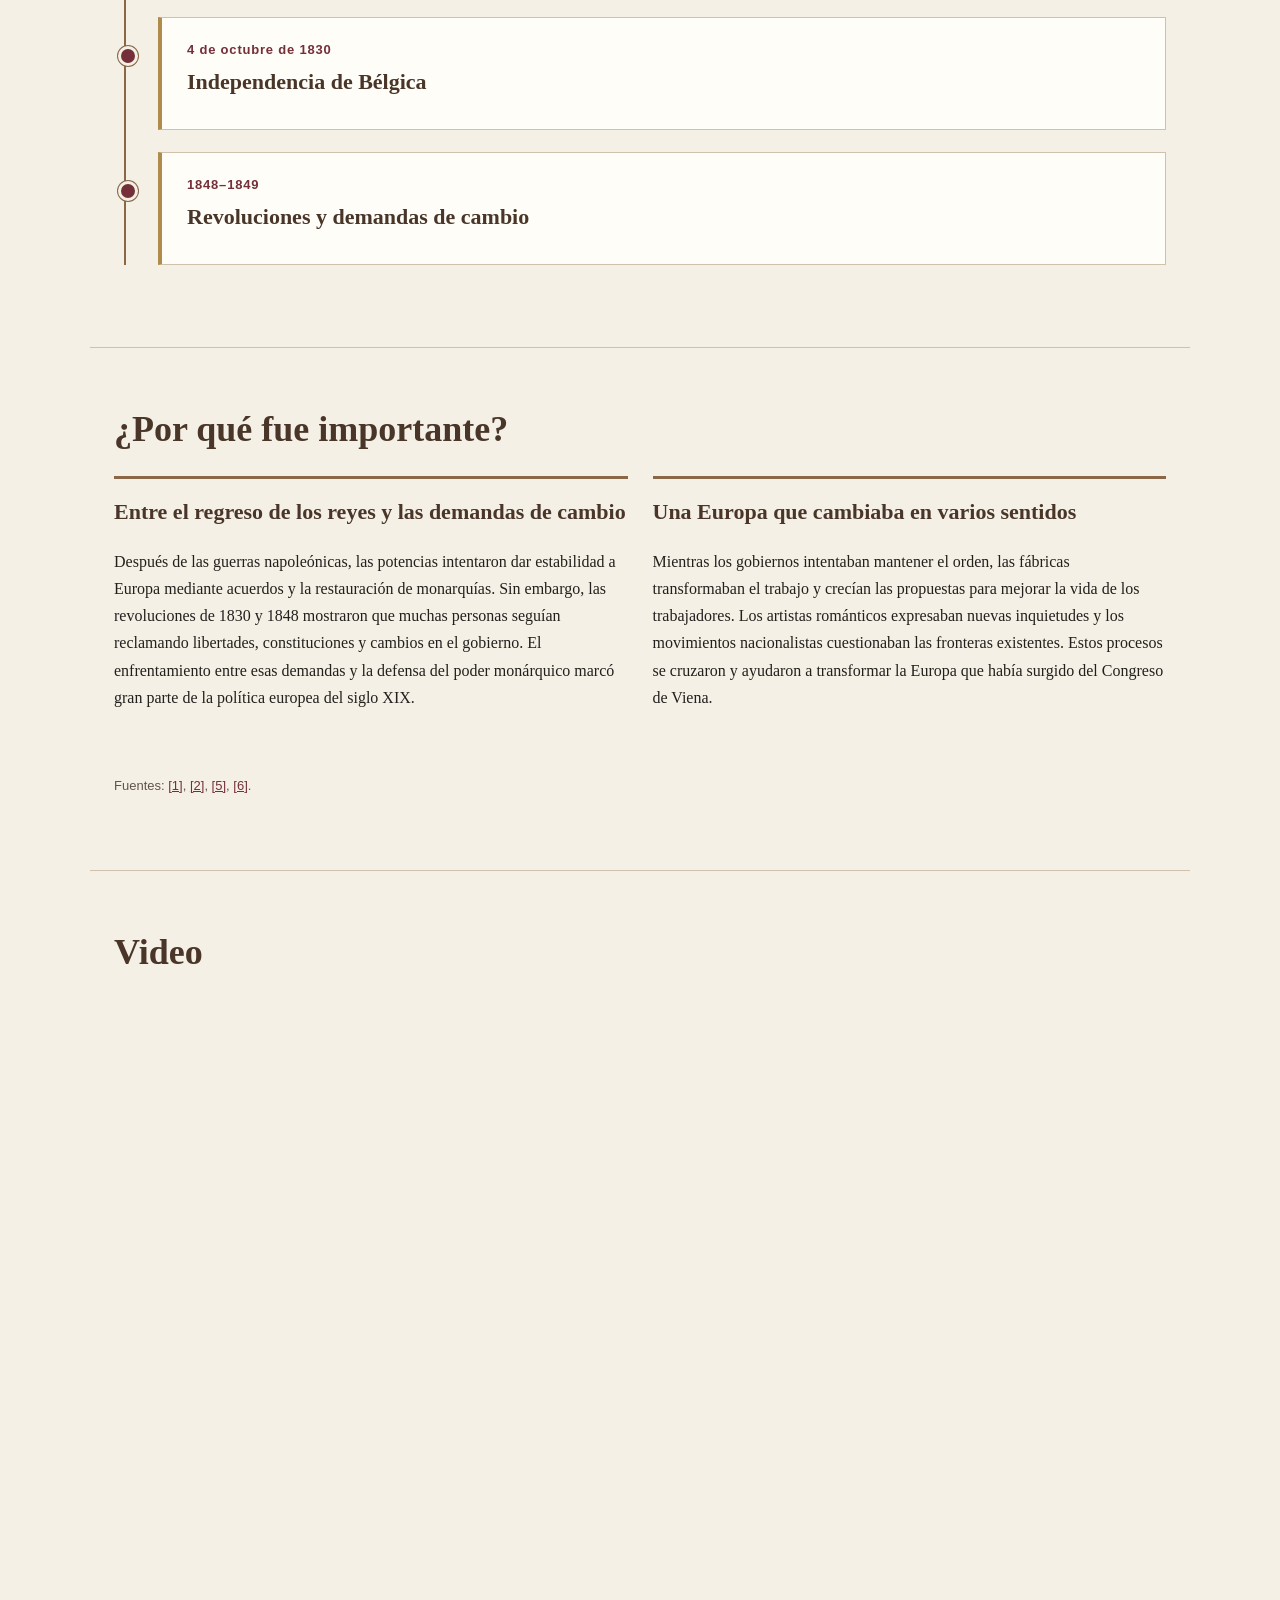
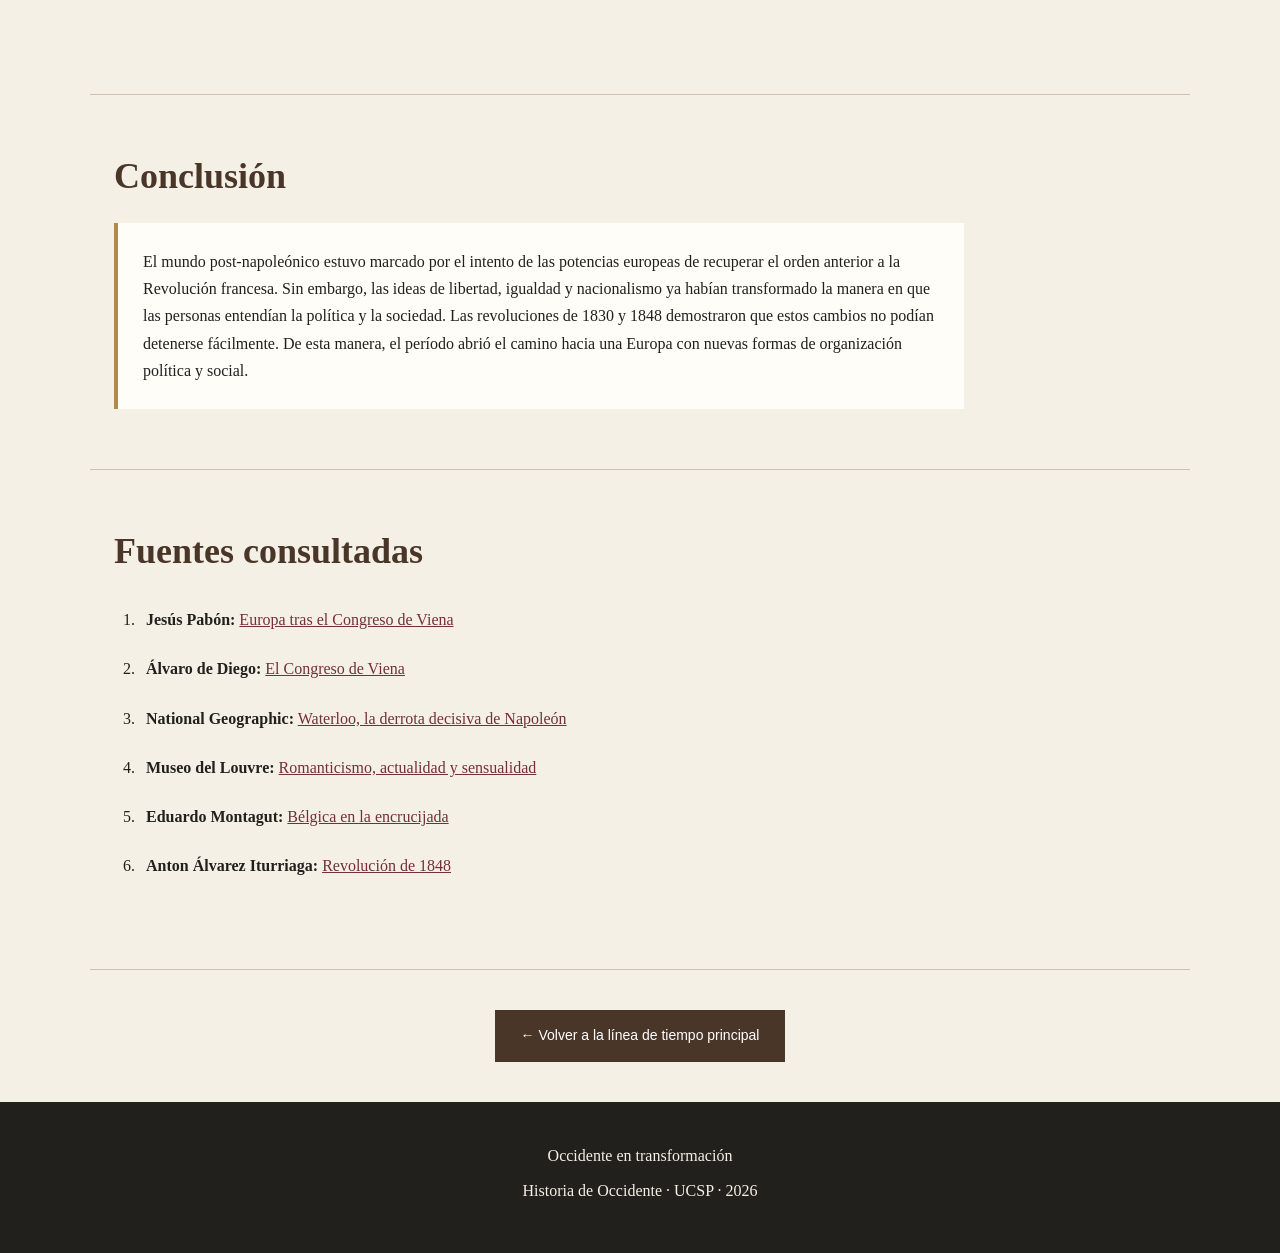
==== commit 48d46ec4: "Update post-napoleonico.html" ====
--- a/post-napoleonico.html
+++ b/post-napoleonico.html
@@ -24,6 +24,8 @@
             <a href="#personajes">Personajes</a>
             <a href="#cronologia">Cronología</a>
             <a href="#importancia">Importancia</a>
+            <a href="#video">Video</a>
+            <a href="#conclusion">Conclusión</a>
             <a href="#fuentes">Fuentes</a>
         </nav>
         <section class="seccion" id="contexto">
@@ -281,6 +283,32 @@
                 <a href="#fuente-6">[6]</a>.
             </p>
             </div>
+        </section> 
+        <section class="seccion" id="video">
+            <h2>Video</h2>
+            <div style="width: 100%; aspect-ratio: 16 / 9; margin: 30px 0;">
+                <iframe
+                    src="https://www.youtube.com/embed/rZijQyB31dk"
+                    title="Video sobre el Mundo post-napoleónico"
+                    style="width: 100%; height: 100%; border: 0;"
+                    allowfullscreen>
+                </iframe>
+            </div>
+        </section>
+        <section class="seccion" id="conclusion">
+            <h2>Conclusión</h2>
+            <div class="conclusion-tema">
+                <p>
+                    El mundo post-napoleónico estuvo marcado por el intento de las
+                    potencias europeas de recuperar el orden anterior a la Revolución
+                    francesa. Sin embargo, las ideas de libertad, igualdad y
+                    nacionalismo ya habían transformado la manera en que las personas
+                    entendían la política y la sociedad. Las revoluciones de 1830 y
+                    1848 demostraron que estos cambios no podían detenerse fácilmente.
+                    De esta manera, el período abrió el camino hacia una Europa con
+                    nuevas formas de organización política y social.
+                </p>
+            </div>
         </section>
         <section class="seccion" id="fuentes">
             <h2 id="titulo-fuentes">Fuentes consultadas</h2>
--- a/estilos.css
+++ b/estilos.css
@@ -637,4 +637,15 @@
     .cerrar-ventana {
         display: none;
     }
-}+}
+
+.conclusion-tema {
+    max-width: 850px;
+    padding: 25px;
+    background: #fffdf8;
+    border-left: 4px solid #af8b4c;
+}
+
+.conclusion-tema p {
+    margin-bottom: 0;
+}
